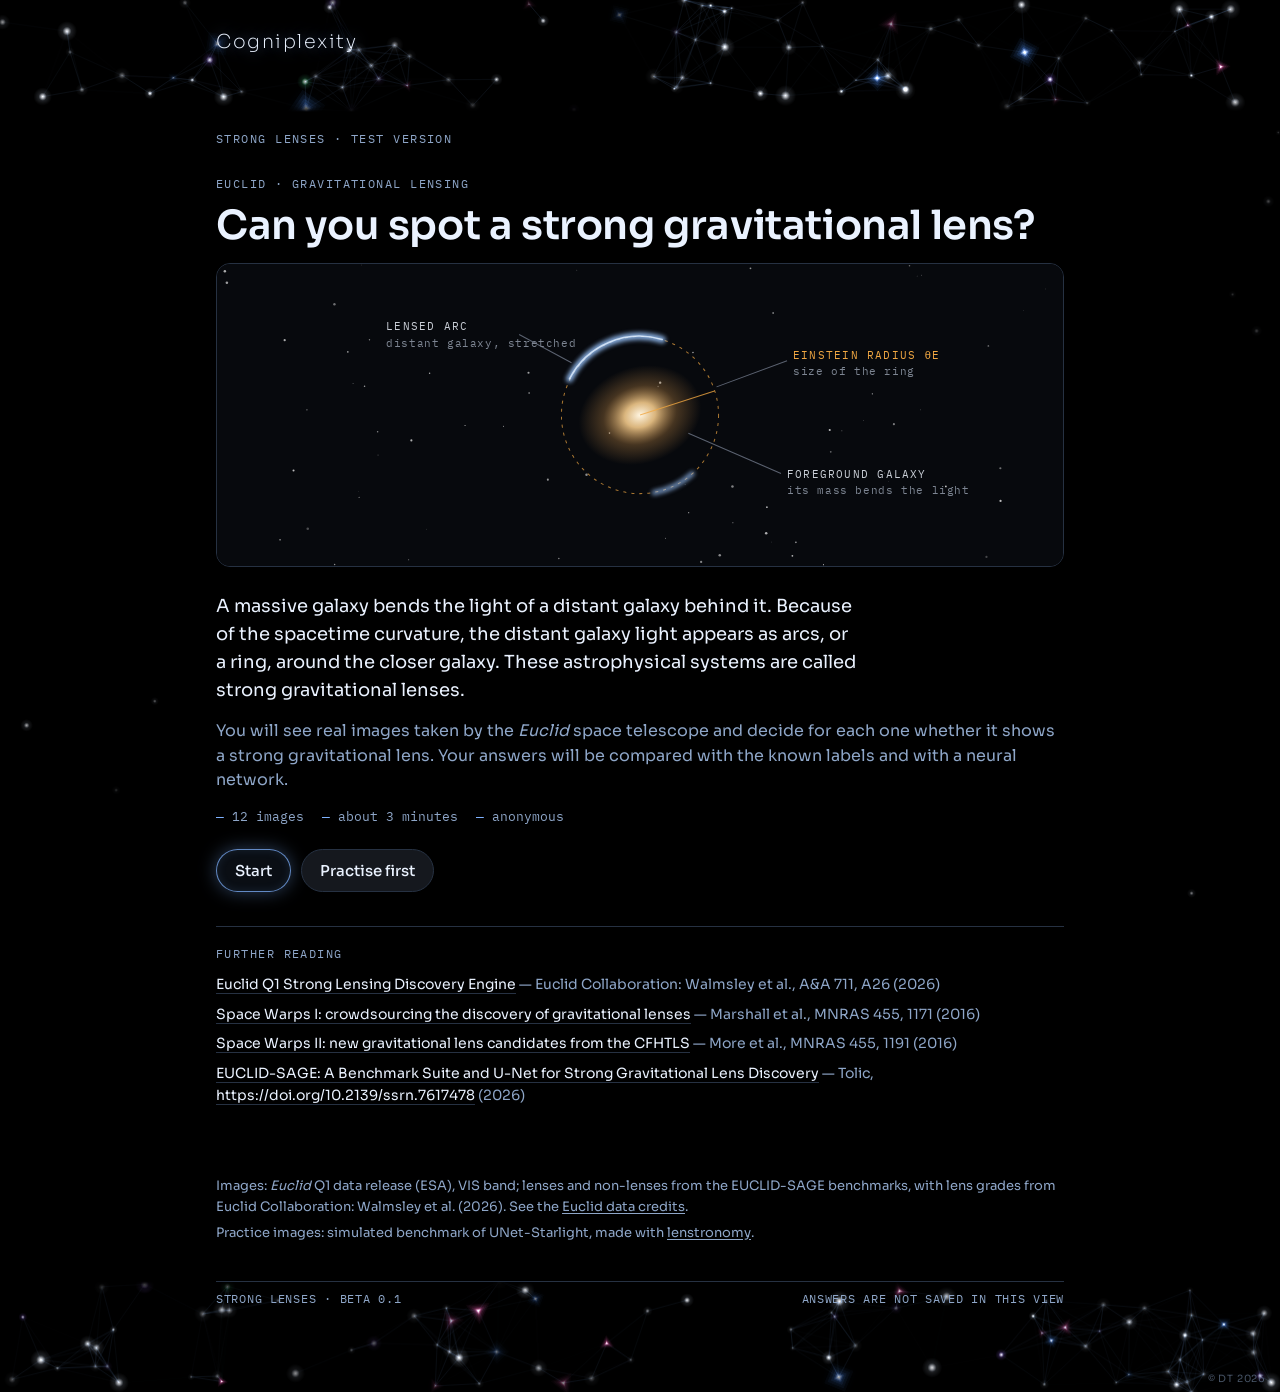
==== lens.html @ 0b540974 "Add lens.html" ====
<!DOCTYPE html>
<html lang="en">
<head>
<meta charset="utf-8">
<meta name="viewport" content="width=device-width, initial-scale=1">
<title>Strong Lens Study</title>
<link rel="preconnect" href="https://fonts.googleapis.com">
<link rel="preconnect" href="https://fonts.gstatic.com" crossorigin>
<link href="https://fonts.googleapis.com/css2?family=IBM+Plex+Mono:wght@400;500&family=Sora:wght@200;300;400;500;600;700&display=swap" rel="stylesheet">
<style>
:root {
  --bg: #f6f5f1;
  --surface: #ffffff;
  --surface-2: #efede7;
  --border: #dedad1;
  --text: #1b1d21;
  --muted: #646b76;
  --faint: #8d939c;
  --accent: #b5690a;
  --accent-soft: rgba(181, 105, 10, 0.10);
  --accent-text: #ffffff;
  --good: #2f7d4f;
  --bad: #b2453b;
  --sky: #07090d;
  color-scheme: light;
}
@media (prefers-color-scheme: dark) {
  :root:not([data-theme="light"]) {
    --bg: #0d0f13;
    --surface: #15181e;
    --surface-2: #1b1f26;
    --border: #272c35;
    --text: #e7e9ec;
    --muted: #949ba7;
    --faint: #6a717d;
    --accent: #f0a742;
    --accent-soft: rgba(240, 167, 66, 0.12);
    --accent-text: #15120c;
    --good: #5cbf85;
    --bad: #e2766b;
    color-scheme: dark;
  }
}
:root[data-theme="dark"] {
  --bg: #0d0f13;
  --surface: #15181e;
  --surface-2: #1b1f26;
  --border: #272c35;
  --text: #e7e9ec;
  --muted: #949ba7;
  --faint: #6a717d;
  --accent: #f0a742;
  --accent-soft: rgba(240, 167, 66, 0.12);
  --accent-text: #15120c;
  --good: #5cbf85;
  --bad: #e2766b;
  color-scheme: dark;
}

* { box-sizing: border-box; }
html, body { margin: 0; }
body {
  background: var(--bg);
  color: var(--text);
  font-family: "Sora", system-ui, sans-serif;
  font-size: 16px;
  line-height: 1.55;
  -webkit-font-smoothing: antialiased;
}
a { color: var(--accent); text-underline-offset: 2px; }
.mono { font-family: "IBM Plex Mono", ui-monospace, monospace; }
.eyebrow {
  font-family: "IBM Plex Mono", ui-monospace, monospace;
  font-size: 12px;
  letter-spacing: 0.12em;
  text-transform: uppercase;
  color: var(--muted);
}

/* header */
header {
  max-width: 880px;
  margin: 0 auto;
  padding: 18px 16px;
  display: flex;
  align-items: center;
  justify-content: space-between;
  gap: 12px;
}
.header-right { display: flex; align-items: center; gap: 10px; }
.logo { width: 40px; height: 40px; color: var(--accent); display: block; }
.icon-button {
  width: 34px; height: 34px;
  border: 1px solid var(--border);
  border-radius: 8px;
  background: var(--surface);
  color: var(--muted);
  display: grid; place-items: center;
  cursor: pointer;
}
.icon-button:hover { color: var(--text); }
.icon-button svg { width: 16px; height: 16px; }

main { max-width: 880px; margin: 0 auto; padding: 8px 16px 48px; }
.screen { animation: fade 0.25s ease; }
@keyframes fade { from { opacity: 0; transform: translateY(4px); } to { opacity: 1; transform: none; } }

h1 { font-size: clamp(28px, 5vw, 40px); line-height: 1.15; font-weight: 600; margin: 10px 0 14px; letter-spacing: -0.01em; }
h2 { font-size: 24px; line-height: 1.25; font-weight: 600; margin: 8px 0 12px; }
h3 { font-size: 15px; font-weight: 600; margin: 0 0 6px; }
p { margin: 0 0 14px; }
.lead { font-size: 18px; color: var(--text); max-width: 640px; }
.muted { color: var(--muted); }
.small { font-size: 14px; }

/* hero */
.hero {
  background: var(--sky);
  border: 1px solid var(--border);
  border-radius: 14px;
  overflow: hidden;
  margin: 6px 0 26px;
}
.hero svg { display: block; width: 100%; height: auto; }

.meta { display: flex; flex-wrap: wrap; gap: 8px 18px; margin: 4px 0 22px; }
.meta span { font-family: "IBM Plex Mono", monospace; font-size: 13px; color: var(--muted); }
.meta span::before { content: "— "; color: var(--accent); }

.actions { display: flex; flex-wrap: wrap; gap: 10px; margin: 18px 0 8px; }
.button {
  font: 500 15px "Sora", sans-serif;
  padding: 11px 18px;
  border-radius: 9px;
  border: 1px solid var(--border);
  background: var(--surface);
  color: var(--text);
  cursor: pointer;
  text-decoration: none;
  display: inline-flex; align-items: center; gap: 8px;
}
.button:hover { border-color: var(--faint); }
.button.primary { background: var(--accent); border-color: var(--accent); color: var(--accent-text); }
.button.primary:hover { filter: brightness(1.06); }
.button:disabled { opacity: 0.45; cursor: not-allowed; }
.button.ghost { background: transparent; }

.card {
  background: var(--surface);
  border: 1px solid var(--border);
  border-radius: 12px;
  padding: 18px;
}
.reading { margin-top: 34px; border-top: 1px solid var(--border); padding-top: 18px; }
.reading ul { list-style: none; padding: 0; margin: 10px 0 0; display: grid; gap: 8px; }
.reading li { font-size: 14px; color: var(--muted); }
.reading li a { color: var(--text); text-decoration: none; border-bottom: 1px solid var(--border); }
.reading li a:hover { border-color: var(--accent); }

/* consent */
.check { display: flex; gap: 12px; align-items: flex-start; padding: 14px; border: 1px solid var(--border); border-radius: 10px; background: var(--surface); cursor: pointer; margin: 16px 0; }
.check input { width: 18px; height: 18px; margin-top: 3px; accent-color: var(--accent); }
.points { margin: 0 0 6px; padding-left: 18px; color: var(--muted); }
.points li { margin-bottom: 6px; }

/* stamps */
.stamp {
  position: relative;
  background: #000;
  border-radius: 10px;
  overflow: hidden;
  aspect-ratio: 1 / 1;
  border: 1px solid var(--border);
}
.stamp img { position: absolute; inset: 0; width: 100%; height: 100%; image-rendering: pixelated; image-rendering: crisp-edges; }
.stamp .overlay { transition: opacity 0.25s ease; }
.stamp .scale-bar { position: absolute; left: 10px; bottom: 14px; height: 2px; width: 19.8%; background: rgba(255,255,255,0.75); }
.stamp .scale-label { position: absolute; left: calc(16px + 19.8%); bottom: 7px; font: 500 11px "IBM Plex Mono", monospace; color: rgba(255,255,255,0.75); }

.examples { display: grid; grid-template-columns: repeat(4, 1fr); gap: 14px; margin: 18px 0 8px; }
.example figcaption { font-size: 14px; margin-top: 8px; color: var(--muted); }
.example .tag { font: 500 11px "IBM Plex Mono", monospace; letter-spacing: 0.08em; text-transform: uppercase; }
.tag.lens { color: var(--accent); }
.tag.nonlens { color: var(--faint); }
.signs { display: grid; grid-template-columns: repeat(3, 1fr); gap: 12px; margin: 18px 0; }
.signs .card { padding: 14px; }
.signs p { font-size: 14px; color: var(--muted); margin: 0; }

/* classification */
.task-top { display: flex; justify-content: space-between; align-items: baseline; margin-bottom: 8px; }
.progress { height: 3px; background: var(--surface-2); border-radius: 3px; overflow: hidden; margin-bottom: 18px; }
.progress div { height: 100%; background: var(--accent); transition: width 0.3s ease; }
.task { display: grid; grid-template-columns: minmax(0, 440px) minmax(0, 1fr); gap: 26px; align-items: start; }
.task .stamp { max-width: 440px; width: 100%; }
.answers { display: grid; gap: 10px; }
.answer {
  font: 500 16px "Sora", sans-serif;
  padding: 14px 16px;
  border-radius: 10px;
  border: 1px solid var(--border);
  background: var(--surface);
  color: var(--text);
  cursor: pointer;
  display: flex; justify-content: space-between; align-items: center;
  text-align: left;
}
.answer:hover { border-color: var(--accent); }
.answer kbd { font: 500 12px "IBM Plex Mono", monospace; color: var(--faint); border: 1px solid var(--border); border-radius: 5px; padding: 1px 6px; }
.answer.chosen { border-color: var(--accent); background: var(--accent-soft); }
.answer:disabled { cursor: default; }
.answer:disabled:not(.chosen) { opacity: 0.5; }
.hint { font-size: 14px; color: var(--muted); margin-top: 14px; }

.feedback { margin-top: 14px; padding: 14px; border-radius: 10px; border: 1px solid var(--border); background: var(--surface); }
.feedback .verdict { font: 500 12px "IBM Plex Mono", monospace; letter-spacing: 0.1em; text-transform: uppercase; margin-bottom: 4px; }
.verdict.good { color: var(--good); }
.verdict.bad { color: var(--bad); }
.verdict.neutral { color: var(--muted); }
.feedback p { margin: 0 0 10px; font-size: 15px; }
.link-row { font-size: 14px; color: var(--muted); margin-top: 18px; }

/* questions */
.question { margin: 0 0 22px; }
.chips { display: flex; flex-wrap: wrap; gap: 8px; margin-top: 8px; }
.chip {
  font: 400 14px "Sora", sans-serif;
  padding: 8px 13px; border-radius: 999px;
  border: 1px solid var(--border); background: var(--surface); color: var(--text); cursor: pointer;
}
.chip[aria-pressed="true"] { border-color: var(--accent); background: var(--accent-soft); color: var(--text); }

/* results */
.summary { display: grid; grid-template-columns: repeat(3, 1fr); gap: 12px; margin: 18px 0 24px; }
.summary .card .value { font: 500 26px "IBM Plex Mono", monospace; }
.summary .card .label { font-size: 13px; color: var(--muted); }
.summary .card.pending .value { color: var(--faint); font-size: 15px; padding: 9px 0 6px; }
.score { margin: 18px 0 0; border-color: var(--accent); background: var(--accent-soft); }
.score .score-value { font: 500 48px "IBM Plex Mono", monospace; line-height: 1.1; margin: 6px 0 4px; color: var(--accent); }
.score .score-value span { font-size: 24px; color: var(--muted); }
.score .label { font-size: 14px; color: var(--muted); }
.grid { display: grid; grid-template-columns: repeat(6, 1fr); gap: 12px; }
.result figcaption { font: 400 12px "IBM Plex Mono", monospace; margin-top: 6px; line-height: 1.45; color: var(--muted); }
.result figcaption b { font-weight: 500; color: var(--text); }
.result .stamp.match { outline: 2px solid var(--good); outline-offset: -2px; }
.result .stamp.miss { outline: 2px solid var(--bad); outline-offset: -2px; }
.legend { display: flex; flex-wrap: wrap; gap: 14px; font-size: 13px; color: var(--muted); margin: 12px 0 0; }
.legend span::before { content: ""; display: inline-block; width: 10px; height: 10px; border-radius: 2px; margin-right: 6px; vertical-align: -1px; }
.legend .l-match::before { background: var(--good); }
.legend .l-miss::before { background: var(--bad); }
.legend .l-unsure::before { background: var(--border); }

.notice { font-size: 13px; color: var(--muted); border-left: 2px solid var(--accent); padding: 2px 0 2px 12px; margin: 22px 0 0; }

.credits { max-width: 880px; margin: 0 auto; padding: 22px 16px 32px; font-size: 13px; color: var(--muted); }
.credits p { margin: 0 0 6px; }
.credits a { color: var(--muted); }
/* Same footer as the other Cogniplexity studies: a line, then short mono text */
footer { display: flex; flex-wrap: wrap; justify-content: space-between; gap: 8px 16px; padding-top: 8px; border-top: 1px solid var(--border); font-size: 12px; letter-spacing: 0.06em; text-transform: uppercase; color: var(--muted); }

@media (max-width: 720px) {
  .task { grid-template-columns: 1fr; gap: 16px; }
  .task .stamp { max-width: none; }
  .examples { grid-template-columns: repeat(2, 1fr); }
  .signs { grid-template-columns: 1fr; }
  .grid { grid-template-columns: repeat(3, 1fr); }
  .summary { grid-template-columns: 1fr; }
}
</style>
<style>
html { background: #000; }
/* Cogniplexity network strips: one at the top with the site name, one closing the page at the bottom.
   The bottom strip extends into the bottom safe area itself, so the page needs no extra bottom padding. */
:root { padding-bottom: 0; }

.cx-strip { position: relative; box-sizing: border-box; background: #000; overflow: hidden; }
.cx-strip canvas { position: absolute; inset: 0; width: 100%; height: 100%; display: block; }
.cx-strip-inner { position: relative; z-index: 1; box-sizing: border-box; margin: 0 auto; display: flex; align-items: center; }

.cx-strip--top { height: calc(112px + env(safe-area-inset-top, 0px)); padding-top: env(safe-area-inset-top, 0px); }
.cx-strip--top .cx-strip-inner { height: 84px; }
.cx-strip--top canvas { -webkit-mask-image: linear-gradient(to bottom, #000 90%, transparent); mask-image: linear-gradient(to bottom, #000 90%, transparent); }

/* The bottom strip contains the footer: the network starts under the footer line and continues 84px below the text */
.cx-strip--bottom { padding-bottom: calc(84px + env(safe-area-inset-bottom, 0px)); }
.cx-strip--bottom .cx-strip-inner { display: block; }
.cx-strip--bottom canvas { -webkit-mask-image: linear-gradient(to top, #000 90%, transparent); mask-image: linear-gradient(to top, #000 90%, transparent); }

/* Sparse sparkles in the empty side margins on wide screens; drawn only outside the content column */
.cx-sparkles { position: fixed; inset: 0; width: 100%; height: 100%; display: block; pointer-events: none; }

.cx-mark { font-family: "Sora", "Helvetica Neue", Arial, sans-serif; font-weight: 200; font-size: 1.2rem; letter-spacing: 0.08em; color: #eaf2ff; text-decoration: none; text-shadow: 0 0 14px rgba(127, 178, 255, 0.5); }
.cx-mark:hover { text-shadow: 0 0 16px rgba(127, 178, 255, 0.9); }
.cx-mark:focus-visible { outline: 2px solid #eaf2ff; outline-offset: 4px; }

.cx-copyright { position: absolute; right: 14px; bottom: 6px; z-index: 1; font-family: "Sora", "Helvetica Neue", Arial, sans-serif; font-size: 0.62rem; letter-spacing: 0.08em; color: #8ea6c8; opacity: 0.5; pointer-events: none; }

::selection { background-color: #7c6cf2; color: #ffffff; }
::-moz-selection { background-color: #7c6cf2; color: #ffffff; }
:root { caret-color: #9a8cff; }
.btn, .button { border-radius: 999px; }
.btn-primary, .button.primary { background: rgba(127, 178, 255, 0.08); border: 1px solid rgba(127, 178, 255, 0.75); color: #eaf2ff; box-shadow: 0 0 18px rgba(127, 178, 255, 0.35), inset 0 0 10px rgba(127, 178, 255, 0.12); transition: border-color .25s, box-shadow .25s; }
.btn-primary:hover, .button.primary:hover { background: rgba(127, 178, 255, 0.12); border-color: #cfe0ff; box-shadow: 0 0 26px rgba(127, 178, 255, 0.6), inset 0 0 12px rgba(127, 178, 255, 0.18); filter: none; }
.btn-primary:focus-visible, .button.primary:focus-visible { outline: 2px solid #eaf2ff; outline-offset: 4px; }
.cx-strip-inner { max-width: 880px; padding: 0 16px; }
:root:root:root { --bg: #000; --surface: #15181e; --surface-2: #1b1f26; --border: #263142; --text: #eaf2ff; --muted: #8ea6c8; --faint: #5f7391; --accent: #7fb2ff; --accent-soft: rgba(127, 178, 255, 0.12); --accent-text: #0a1220; --good: #5cbf85; --bad: #e2766b; color-scheme: dark; }
#theme { display: none; }
</style>
</head>
<body>
<canvas class="cx-sparkles" aria-hidden="true"></canvas>
<div class="cx-strip cx-strip--top">
  <canvas aria-hidden="true"></canvas>
  <div class="cx-strip-inner"><a class="cx-mark" href="./">Cogniplexity</a></div>
</div>
<script>
// Network strips at the top and bottom of the page, matching the entry page network.
(() => {
  const SPRITE_SIZE = 64;
  const LINK_DISTANCE = 75;
  const SHAPE_SHARE = 0.15;
  const PURPLE_SHARE = 0.1;
  const PALETTE = {
    silver: ['228,232,240', '170,182,200'],
    blue:   ['205,225,255', '90,150,255'],
    pink:   ['255,215,235', '255,110,190'],
    purple: ['228,215,255', '160,110,255'],
    green:  ['215,255,230', '80,255,160']
  };
  const reducedMotion = matchMedia('(prefers-reduced-motion: reduce)').matches;
  const randomItem = (list) => list[Math.floor(Math.random() * list.length)];

  function newSpriteCanvas() {
    const sprite = document.createElement('canvas');
    sprite.width = sprite.height = SPRITE_SIZE;
    return sprite;
  }

  function roundSprite(innerColor, outerColor) {
    const sprite = newSpriteCanvas();
    const g = sprite.getContext('2d');
    const center = SPRITE_SIZE / 2;
    const gradient = g.createRadialGradient(center, center, 0, center, center, center);
    gradient.addColorStop(0, 'rgba(255,255,255,1)');
    gradient.addColorStop(0.18, `rgba(${innerColor},0.75)`);
    gradient.addColorStop(0.45, `rgba(${outerColor},0.18)`);
    gradient.addColorStop(1, `rgba(${outerColor},0)`);
    g.fillStyle = gradient;
    g.fillRect(0, 0, SPRITE_SIZE, SPRITE_SIZE);
    return sprite;
  }

  function shapeSprite(shape, innerColor, outerColor) {
    const sprite = newSpriteCanvas();
    const g = sprite.getContext('2d');
    const center = SPRITE_SIZE / 2;
    const tracePath = (halfSize) => {
      g.beginPath();
      if (shape === 'square') {
        g.rect(center - halfSize, center - halfSize, halfSize * 2, halfSize * 2);
      } else {
        for (let corner = 0; corner < 3; corner++) {
          const angle = -Math.PI / 2 + corner * (Math.PI * 2 / 3);
          const x = center + Math.cos(angle) * halfSize * 1.2;
          const y = center + Math.sin(angle) * halfSize * 1.2;
          if (corner === 0) g.moveTo(x, y); else g.lineTo(x, y);
        }
        g.closePath();
      }
    };
    const layers = [
      [22, 0.05, outerColor], [17, 0.07, outerColor], [12, 0.11, outerColor], [8, 0.2, outerColor],
      [5.5, 0.45, innerColor], [3.5, 0.85, innerColor], [2.5, 1, '255,255,255']
    ];
    g.shadowColor = `rgba(${outerColor},0.6)`;
    for (const [halfSize, opacity, color] of layers) {
      g.shadowBlur = halfSize * 0.7;
      g.fillStyle = `rgba(${color},${opacity})`;
      tracePath(halfSize);
      g.fill();
    }
    return sprite;
  }

  const roundSprites = {};
  for (const name in PALETTE) roundSprites[name] = roundSprite(...PALETTE[name]);
  const shapeSprites = {
    triangle: shapeSprite('triangle', ...PALETTE.pink),
    square: shapeSprite('square', ...PALETTE.blue)
  };

  function pickShape() {
    const roll = Math.random();
    if (roll < SHAPE_SHARE / 2) return 'triangle';
    if (roll < SHAPE_SHARE) return 'square';
    return 'round';
  }

  function animateStrip(strip) {
    const canvas = strip.querySelector('canvas');
    const ctx = canvas.getContext('2d');
    let width = 0, height = 0, nodes = [], visible = true;

    function createNodes() {
      const pixelRatio = Math.min(devicePixelRatio || 1, 2);
      width = strip.clientWidth;
      height = strip.clientHeight;
      canvas.width = width * pixelRatio;
      canvas.height = height * pixelRatio;
      ctx.setTransform(pixelRatio, 0, 0, pixelRatio, 0, 0);
      const count = Math.min(130, Math.max(18, Math.floor((width / 20) * (height / 84))));
      nodes = Array.from({ length: count }, () => ({
        x: Math.random() * width,
        y: Math.random() * height,
        velocityX: (Math.random() - 0.5) * 0.05,
        velocityY: (Math.random() - 0.5) * 0.03,
        radius: 0.6 + Math.random() * 1.1,
        twinklePhase: Math.random() * Math.PI * 2,
        twinkleSpeed: 0.4 + Math.random() * 1.2,
        shape: pickShape(),
        color: Math.random() < PURPLE_SHARE ? 'purple' : 'silver',
        rotation: Math.random() * Math.PI * 2
      }));
      const roundNodes = nodes.filter((node) => node.shape === 'round');
      if (roundNodes.length) randomItem(roundNodes).color = 'green';
    }

    let lastFrame = performance.now();
    function drawFrame(now) {
      const deltaMs = Math.min(50, now - lastFrame);
      lastFrame = now;
      const seconds = now / 1000;
      ctx.globalCompositeOperation = 'source-over';
      ctx.clearRect(0, 0, width, height);
      ctx.globalCompositeOperation = 'lighter';
      ctx.lineWidth = 0.5;

      // Drift sideways with wrap-around, bounce off the top and bottom
      if (!reducedMotion) {
        for (const node of nodes) {
          node.x += node.velocityX * deltaMs;
          node.y += node.velocityY * deltaMs;
          if (node.x < -10) node.x = width + 10; else if (node.x > width + 10) node.x = -10;
          if (node.y < 0 || node.y > height) node.velocityY *= -1;
        }
      }

      for (let i = 0; i < nodes.length; i++) {
        for (let j = i + 1; j < nodes.length; j++) {
          const a = nodes[i], b = nodes[j];
          const distance = Math.hypot(a.x - b.x, a.y - b.y);
          if (distance < LINK_DISTANCE) {
            ctx.strokeStyle = `rgba(127,178,255,${((1 - distance / LINK_DISTANCE) * 0.3).toFixed(3)})`;
            ctx.beginPath();
            ctx.moveTo(a.x, a.y);
            ctx.lineTo(b.x, b.y);
            ctx.stroke();
          }
        }
      }

      for (const node of nodes) {
        const twinkle = reducedMotion ? 0.6 : 0.3 + 0.7 * Math.pow((Math.sin(seconds * node.twinkleSpeed + node.twinklePhase) + 1) / 2, 2.2);
        const glowRadius = node.radius * (4 + 3 * twinkle);
        ctx.globalAlpha = twinkle;
        if (node.shape === 'round') {
          ctx.drawImage(roundSprites[node.color], node.x - glowRadius, node.y - glowRadius, glowRadius * 2, glowRadius * 2);
        } else {
          const shapeRadius = glowRadius * 1.8;   // shapes are drawn larger so they stay recognisable
          ctx.save();
          ctx.translate(node.x, node.y);
          ctx.rotate(node.rotation);
          ctx.drawImage(shapeSprites[node.shape], -shapeRadius, -shapeRadius, shapeRadius * 2, shapeRadius * 2);
          ctx.restore();
        }
      }
      ctx.globalAlpha = 1;
      if (!reducedMotion && visible) requestAnimationFrame(drawFrame);
    }

    // Pause the animation while the strip is off screen
    if ('IntersectionObserver' in window) {
      new IntersectionObserver(([entry]) => {
        const wasVisible = visible;
        visible = entry.isIntersecting;
        if (visible && !wasVisible && !reducedMotion) { lastFrame = performance.now(); requestAnimationFrame(drawFrame); }
      }).observe(strip);
    }
    addEventListener('resize', () => { createNodes(); if (reducedMotion || !visible) drawFrame(performance.now()); });
    createNodes();
    requestAnimationFrame(drawFrame);
  }

  // Sparse sparkles in the empty side margins on wide screens, between the top and bottom strips
  const SPARKLE_AREA = 30000;   // one sparkle per this many square pixels of empty margin
  const SPARKLE_GAP = 40;       // space kept clear next to the content column

  function sparkleMargins(canvas) {
    const ctx = canvas.getContext('2d');
    const column = document.querySelector('main');
    let width = 0, height = 0, sparkles = [], running = false;

    function placeSparkles() {
      const pixelRatio = Math.min(devicePixelRatio || 1, 2);
      width = canvas.clientWidth;
      height = canvas.clientHeight;
      canvas.width = width * pixelRatio;
      canvas.height = height * pixelRatio;
      ctx.setTransform(pixelRatio, 0, 0, pixelRatio, 0, 0);
      const bounds = column.getBoundingClientRect();
      const sides = [[0, bounds.left - SPARKLE_GAP], [bounds.right + SPARKLE_GAP, width]];
      sparkles = [];
      for (const [from, to] of sides) {
        const margin = to - from;
        if (margin < 80) continue;   // no room on narrow screens
        const count = Math.round(margin * height / SPARKLE_AREA);
        for (let i = 0; i < count; i++) sparkles.push({
          x: from + Math.random() * margin,
          y: Math.random() * height,
          radius: 0.6 + Math.random() * 0.9,
          twinklePhase: Math.random() * Math.PI * 2,
          twinkleSpeed: 0.3 + Math.random() * 0.8,
          color: Math.random() < PURPLE_SHARE ? 'purple' : 'silver'
        });
      }
    }

    function drawSparkles(now) {
      const seconds = now / 1000;
      ctx.globalCompositeOperation = 'source-over';
      ctx.clearRect(0, 0, width, height);
      ctx.globalCompositeOperation = 'lighter';
      for (const sparkle of sparkles) {
        const twinkle = reducedMotion ? 0.5 : 0.15 + 0.6 * Math.pow((Math.sin(seconds * sparkle.twinkleSpeed + sparkle.twinklePhase) + 1) / 2, 2.2);
        const glowRadius = sparkle.radius * (4 + 3 * twinkle);
        ctx.globalAlpha = twinkle;
        ctx.drawImage(roundSprites[sparkle.color], sparkle.x - glowRadius, sparkle.y - glowRadius, glowRadius * 2, glowRadius * 2);
      }
      ctx.globalAlpha = 1;
      running = !reducedMotion && sparkles.length > 0;
      if (running) requestAnimationFrame(drawSparkles);
    }

    function refresh() {
      placeSparkles();
      if (!running) drawSparkles(performance.now());
    }
    addEventListener('resize', refresh);
    refresh();
  }

  const start = () => {
    document.querySelectorAll('.cx-strip').forEach(animateStrip);
    const sparkleCanvas = document.querySelector('.cx-sparkles');
    if (sparkleCanvas) sparkleMargins(sparkleCanvas);
  };
  if (document.readyState === 'loading') document.addEventListener('DOMContentLoaded', start); else start();
})();
</script>
<header>
  <div class="eyebrow">Strong lenses · test version</div>
  <div class="header-right">
    <button class="icon-button" id="theme" type="button" aria-label="Switch between dark and light theme" title="Dark / light">
      <svg viewBox="0 0 16 16" fill="none" stroke="currentColor" stroke-width="1.4"><circle cx="8" cy="8" r="6"/><path d="M8 2a6 6 0 0 0 0 12z" fill="currentColor"/></svg>
    </button>
  </div>
</header>

<main id="app"></main>

<section class="credits">
  <p>Images: <i>Euclid</i> Q1 data release (ESA), VIS band; lenses and non-lenses from the EUCLID-SAGE benchmarks, with lens grades from Euclid Collaboration: Walmsley et al. (2026). See the <a href="https://www.cosmos.esa.int/web/euclid/data-credits-acknowledgements" target="_blank" rel="noopener">Euclid data credits</a>.</p>
  <p>Practice images: simulated benchmark of UNet-Starlight, made with <a href="https://github.com/lenstronomy/lenstronomy" target="_blank" rel="noopener">lenstronomy</a>.</p>
</section>
<div class="cx-strip cx-strip--bottom">
  <canvas aria-hidden="true"></canvas>
  <div class="cx-strip-inner">
    <footer class="mono"><span>Strong lenses &middot; Beta 0.1</span><span>Answers are not saved in this view</span></footer>
  </div>
  <span class="cx-copyright">&copy; DT 2026</span>
</div>

<script>
const ASSETS = {"examples": [{"src": "[data-uri]", "label": "lens", "caption": "A lens: a ring around the galaxy"}, {"src": "[data-uri]", "label": "lens", "caption": "A lens: one long arc"}, {"src": "[data-uri]", "label": "nonlens", "caption": "Not a lens: spiral arms"}, {"src": "[data-uri]", "label": "nonlens", "caption": "Not a lens: a smooth galaxy"}], "task": [{"src": "[data-uri]", "label": "lens"}, {"src": "[data-uri]", "label": "lens"}, {"src": "[data-uri]", "label": "lens"}, {"src": "[data-uri]", "label": "lens"}, {"src": "[data-uri]", "label": "lens"}, {"src": "[data-uri]", "label": "lens"}, {"src": "[data-uri]", "label": "nonlens"}, {"src": "[data-uri]", "label": "nonlens"}, {"src": "[data-uri]", "label": "nonlens"}, {"src": "[data-uri]", "label": "nonlens"}, {"src": "[data-uri]", "label": "nonlens"}, {"src": "[data-uri]", "label": "nonlens"}], "practice": [{"src": "[data-uri]", "label": "lens", "mask": "[data-uri]", "radius": 1.78}, {"src": "[data-uri]", "label": "nonlens"}, {"src": "[data-uri]", "label": "lens", "mask": "[data-uri]", "radius": 1.7}, {"src": "[data-uri]", "label": "lens", "mask": "[data-uri]", "radius": 1.35}, {"src": "[data-uri]", "label": "nonlens"}, {"src": "[data-uri]", "label": "lens", "mask": "[data-uri]", "radius": 1.47}]};
const LENSPLAYGROUND = "https://github.com/singularity4/LensPlayground";
const TASK_ORDER = [0, 6, 7, 1, 8, 2, 3, 9, 10, 4, 11, 5];   // lenses and non-lenses mixed
const ANSWER_LABELS = { lens: "Lens", nonlens: "Not a lens", unsure: "Unsure" };

const state = {
  screen: "intro",
  consent: false,
  practiseFirst: false,
  practiceIndex: 0,
  practiceAnswer: null,
  showOutline: true,
  taskIndex: 0,
  answers: [],
  questions: { age: null, experience: null, before: null },
};

const app = document.getElementById("app");

/* ---------- theme ---------- */
const root = document.documentElement;
function currentTheme() {
  const set = root.getAttribute("data-theme");
  if (set) return set;
  return window.matchMedia("(prefers-color-scheme: dark)").matches ? "dark" : "light";
}
document.getElementById("theme").addEventListener("click", () => {
  root.setAttribute("data-theme", currentTheme() === "dark" ? "light" : "dark");
});

/* ---------- building blocks ---------- */
function stampHTML(item, options = {}) {
  const scale = options.scale ? `<div class="scale-bar"></div><div class="scale-label">2″</div>` : "";   // 20 of 101 pixels at 0.1″
  const overlay = item.mask && options.outline !== undefined
    ? `<img class="overlay" src="${item.mask}" alt="" style="opacity:${options.outline ? 1 : 0}">` : "";
  const extra = options.className ? " " + options.className : "";
  return `<div class="stamp${extra}"><img src="${item.src}" alt="${options.alt || "Euclid VIS image"}">${overlay}${scale}</div>`;
}

function heroSVG() {
  // illustration: a foreground galaxy, the Einstein radius and the lensed arcs of a background galaxy
  let stars = "";
  const rng = mulberry32(7);
  for (let i = 0; i < 70; i++) {
    const x = rng() * 840, y = rng() * 300, r = rng() * 1.1 + 0.2;
    stars += `<circle cx="${x.toFixed(1)}" cy="${y.toFixed(1)}" r="${r.toFixed(2)}" fill="#fff" opacity="${(0.25 + rng() * 0.5).toFixed(2)}"/>`;
  }
  return `
  <svg viewBox="0 0 840 300" role="img" aria-label="Illustration of a strong gravitational lens">
    <defs>
      <radialGradient id="galaxy" cx="50%" cy="50%" r="50%">
        <stop offset="0" stop-color="#fff6e3"/><stop offset="0.25" stop-color="#f2c98a" stop-opacity="0.9"/>
        <stop offset="0.6" stop-color="#b98445" stop-opacity="0.35"/><stop offset="1" stop-color="#b98445" stop-opacity="0"/>
      </radialGradient>
      <filter id="soft"><feGaussianBlur stdDeviation="2.2"/></filter>
    </defs>
    <rect width="840" height="300" fill="#07090d"/>
    ${stars}
    <g transform="translate(420 150)">
      <circle r="78" fill="none" stroke="#f0a742" stroke-width="1" stroke-dasharray="3 5" opacity="0.7"/>
      <ellipse rx="62" ry="48" fill="url(#galaxy)" transform="rotate(-18)"/>
      <g filter="url(#soft)" fill="none" stroke="#9cc7ff" stroke-linecap="round">
        <path d="M -70 -36 A 78 78 0 0 1 22 -75" stroke-width="7" opacity="0.85"/>
        <path d="M 52 58 A 78 78 0 0 1 14 77" stroke-width="5" opacity="0.7"/>
      </g>
      <path d="M -70 -36 A 78 78 0 0 1 22 -75" fill="none" stroke="#e3f0ff" stroke-width="1.6" stroke-linecap="round" opacity="0.8"/>
      <line x1="0" y1="0" x2="74" y2="-24" stroke="#f0a742" stroke-width="1" opacity="0.8"/>
    </g>
    <g font-family="IBM Plex Mono, monospace" font-size="11" letter-spacing="1.2" fill="#c9ced6">
      <line x1="300" y1="70" x2="352" y2="98" stroke="#5b6270"/><text x="168" y="66">LENSED ARC</text>
      <text x="168" y="82" fill="#7d8592" letter-spacing="0.6">distant galaxy, stretched</text>
      <line x1="468" y1="168" x2="560" y2="208" stroke="#5b6270"/><text x="566" y="212">FOREGROUND GALAXY</text>
      <text x="566" y="228" fill="#7d8592" letter-spacing="0.6">its mass bends the light</text>
      <line x1="496" y1="122" x2="566" y2="96" stroke="#5b6270"/><text x="572" y="94" fill="#f0a742">EINSTEIN RADIUS θE</text>
      <text x="572" y="110" fill="#7d8592" letter-spacing="0.6">size of the ring</text>
    </g>
  </svg>`;
}

function mulberry32(seed) {
  return function () {
    seed |= 0; seed = seed + 0x6D2B79F5 | 0;
    let t = Math.imul(seed ^ seed >>> 15, 1 | seed);
    t = t + Math.imul(t ^ t >>> 7, 61 | t) ^ t;
    return ((t ^ t >>> 14) >>> 0) / 4294967296;
  };
}

/* ---------- screens ---------- */
const screens = {
  intro() {
    return `
    <section class="screen">
      <div class="eyebrow">Euclid · gravitational lensing</div>
      <h1>Can you spot a strong gravitational lens?</h1>
      <div class="hero">${heroSVG()}</div>
      <p class="lead">A massive galaxy bends the light of a distant galaxy behind it. Because of the spacetime curvature, the distant galaxy light appears as arcs, or a ring, around the closer galaxy. These astrophysical systems are called strong gravitational lenses.</p>
      <p class="muted">You will see real images taken by the <i>Euclid</i> space telescope and decide for each one whether it shows a strong gravitational lens. Your answers will be compared with the known labels and with a neural network.</p>
      <div class="meta"><span>12 images</span><span>about 3 minutes</span><span>anonymous</span></div>
      <div class="actions">
        <button class="button primary" data-action="start">Start</button>
        <button class="button" data-action="practise-first">Practise first</button>
      </div>
      <div class="reading">
        <div class="eyebrow">Further reading</div>
        <ul>
          <li><a href="https://doi.org/10.1051/0004-6361/202555141" target="_blank" rel="noopener">Euclid Q1 Strong Lensing Discovery Engine</a> — Euclid Collaboration: Walmsley et al., A&amp;A 711, A26 (2026)</li>
          <li><a href="https://doi.org/10.1093/mnras/stv2009" target="_blank" rel="noopener">Space Warps I: crowdsourcing the discovery of gravitational lenses</a> — Marshall et al., MNRAS 455, 1171 (2016)</li>
          <li><a href="https://doi.org/10.1093/mnras/stv1965" target="_blank" rel="noopener">Space Warps II: new gravitational lens candidates from the CFHTLS</a> — More et al., MNRAS 455, 1191 (2016)</li>
          <li><a href="https://doi.org/10.2139/ssrn.7617478" target="_blank" rel="noopener">EUCLID-SAGE: A Benchmark Suite and U-Net for Strong Gravitational Lens Discovery</a> — Tolic, <a href="https://doi.org/10.2139/ssrn.7617478" target="_blank" rel="noopener">https://doi.org/10.2139/ssrn.7617478</a> (2026)</li>
        </ul>
      </div>
    </section>`;
  },

  consent() {
    return `
    <section class="screen">
      <div class="eyebrow">Before you start</div>
      <h2>Taking part</h2>
      <ul class="points">
        <li>Taking part is voluntary; you can stop at any time by closing the page.</li>
        <li>No name, e-mail address or user account is needed.</li>
        <li>In the full version, your answers and the optional questions are stored anonymously and used for scientific research on strong lens discovery.</li>
        <li>This test version doesn’t store data.</li>
      </ul>
      <label class="check">
        <input type="checkbox" id="consent-box" ${state.consent ? "checked" : ""}>
        <span>I am 18 or older and agree to take part.</span>
      </label>
      <div class="actions">
        <button class="button primary" data-action="consent-continue" ${state.consent ? "" : "disabled"}>Continue</button>
        <button class="button ghost" data-action="go-intro">Back</button>
      </div>
    </section>`;
  },

  recognise() {
    const examples = ASSETS.examples.map(item => `
      <figure class="example" style="margin:0">
        ${stampHTML(item, { alt: item.caption })}
        <figcaption><div class="tag ${item.label}">${item.label === "lens" ? "Lens" : "Not a lens"}</div>${item.caption.split(": ")[1]}</figcaption>
      </figure>`).join("");
    const next = state.practiseFirst
      ? `<button class="button primary" data-action="go-practice">Start practice</button>`
      : `<button class="button primary" data-action="go-task">Start classifying</button>
         <button class="button" data-action="go-practice">Practise first</button>`;
    return `
    <section class="screen">
      <div class="eyebrow">How to recognise a lens</div>
      <h2>What to look for</h2>
      <p class="muted">Each image is 10 arcseconds across and centred on a galaxy. These are real <i>Euclid</i> VIS images, shown in black and white.</p>
      <div class="examples">${examples}</div>
      <div class="signs">
        <div class="card"><h3>Arcs that curve around the centre</h3><p>Lensed arcs follow a circle around the central galaxy.</p></div>
        <div class="card"><h3>Rings or several images</h3><p>A full or partial ring, or two to four spots at about the same distance from the centre.</p></div>
        <div class="card"><h3>Not a lens</h3><p>Spiral arms, merging galaxies, or smooth galaxies without arcs.</p></div>
      </div>
      <div class="actions">${next}</div>
    </section>`;
  },

  practice() {
    const item = ASSETS.practice[state.practiceIndex];
    const total = ASSETS.practice.length;
    const answered = state.practiceAnswer !== null;
    let feedback = "";
    if (answered) {
      const right = state.practiceAnswer === item.label;
      const verdict = state.practiceAnswer === "unsure" ? ["neutral", "Unsure"] : right ? ["good", "Correct"] : ["bad", "Not quite"];
      const text = item.label === "lens"
        ? `This is a simulated lens. The outline marks the lensed arcs; the Einstein radius is ${item.radius.toFixed(2)}″.`
        : "This is a simulated galaxy without a lens: there are no arcs around it.";
      const toggle = item.mask ? `<button class="button ghost" data-action="toggle-outline">${state.showOutline ? "Hide" : "Show"} outline</button>` : "";
      const last = state.practiceIndex === total - 1;
      feedback = `
        <div class="feedback">
          <div class="verdict ${verdict[0]}">${verdict[1]}</div>
          <p>${text}</p>
          <div class="actions" style="margin:6px 0 0">
            <button class="button primary" data-action="practice-next">${last ? "Finish practice" : "Next image"}</button>${toggle}
          </div>
        </div>`;
    }
    return `
    <section class="screen">
      <div class="task-top"><span class="eyebrow">Practice · ${pad(state.practiceIndex + 1)} / ${pad(total)}</span><span class="eyebrow">simulated</span></div>
      <div class="progress"><div style="width:${100 * (state.practiceIndex + (answered ? 1 : 0)) / total}%"></div></div>
      <div class="task">
        ${stampHTML(item, { outline: answered && state.showOutline, scale: true, alt: "Simulated image" })}
        <div>
          <h2 style="margin-top:0">Is this a lens?</h2>
          ${answerButtons(answered ? state.practiceAnswer : null, answered)}
          ${feedback || `<p class="hint">Practice images are simulated, so the answer is known exactly. After you answer, the arcs are outlined.</p>`}
          <p class="link-row">To explore how the arcs form, try <a href="${LENSPLAYGROUND}" target="_blank" rel="noopener">LensPlayground</a>.</p>
        </div>
      </div>
    </section>`;
  },

  task() {
    const item = ASSETS.task[TASK_ORDER[state.taskIndex]];
    const total = TASK_ORDER.length;
    return `
    <section class="screen">
      <div class="task-top"><span class="eyebrow">Image ${pad(state.taskIndex + 1)} / ${pad(total)}</span><span class="eyebrow">Euclid VIS</span></div>
      <div class="progress"><div style="width:${100 * state.taskIndex / total}%"></div></div>
      <div class="task">
        ${stampHTML(item, { scale: true })}
        <div>
          <h2 style="margin-top:0">Is this a lens?</h2>
          ${answerButtons(null, false)}
          <p class="hint">Look for arcs or a ring around the central galaxy. If you cannot decide, choose Unsure.</p>
          ${state.taskIndex > 0 ? `<div class="actions"><button class="button ghost" data-action="task-back">Previous image</button></div>` : ""}
        </div>
      </div>
    </section>`;
  },

  questions() {
    const group = (key, title, options) => `
      <div class="question">
        <h3>${title}</h3>
        <div class="chips">${options.map(o => `<button class="chip" data-action="chip" data-key="${key}" data-value="${o}" aria-pressed="${state.questions[key] === o}">${o}</button>`).join("")}</div>
      </div>`;
    return `
    <section class="screen">
      <div class="eyebrow">Optional questions</div>
      <h2>A little about you</h2>
      <p class="muted">These help to compare how people with different experience classify lenses. All are optional.</p>
      ${group("age", "Age", ["18–24", "25–34", "35–49", "50–64", "65 or older", "Prefer not to say"])}
      ${group("experience", "Experience with astronomy", ["None", "Amateur", "Student", "Professional"])}
      ${group("before", "Have you classified lenses before?", ["Yes", "No"])}
      <div class="actions">
        <button class="button primary" data-action="go-results">See results</button>
        <button class="button ghost" data-action="go-results">Skip</button>
      </div>
    </section>`;
  },

  results() {
    const items = TASK_ORDER.map((index, position) => ({ item: ASSETS.task[index], answer: state.answers[position] }));
    const lenses = items.filter(x => x.item.label === "lens");
    const nonlenses = items.filter(x => x.item.label === "nonlens");
    const found = lenses.filter(x => x.answer === "lens").length;
    const flagged = nonlenses.filter(x => x.answer === "lens").length;
    const correct = items.filter(x => x.answer === x.item.label).length;
    const unsure = items.filter(x => x.answer === "unsure").length;
    const grid = items.map(({ item, answer }) => {
      const cls = answer === "unsure" ? "" : answer === item.label ? "match" : "miss";
      return `
        <figure class="result" style="margin:0">
          ${stampHTML(item, { className: cls })}
          <figcaption>You: <b>${ANSWER_LABELS[answer]}</b><br>Label: <b>${ANSWER_LABELS[item.label]}</b><br>Network: <span>—</span></figcaption>
        </figure>`;
    }).join("");
    return `
    <section class="screen">
      <div class="eyebrow">Results</div>
      <h2>Your answers and the known labels</h2>
      <p class="muted">The six lenses were confirmed by experts; the six other images contain no lens.</p>
      <div class="card score">
        <div class="eyebrow">Your score</div>
        <div class="score-value">${correct}<span> / ${items.length}</span></div>
        <div class="label">images where your answer matches the label${unsure ? ` · ${unsure} answered Unsure, counted as not matching` : ""}</div>
      </div>
      <div class="summary">
        <div class="card"><div class="value">${found} / ${lenses.length}</div><div class="label">lenses you marked as lenses</div></div>
        <div class="card"><div class="value">${flagged} / ${nonlenses.length}</div><div class="label">non-lenses you marked as lenses</div></div>
        <div class="card pending"><div class="value">in the full version</div><div class="label">lens probability of UNet-Starlight for each image</div></div>
      </div>
      <div class="grid">${grid}</div>
      <div class="legend"><span class="l-match">same as the label</span><span class="l-miss">different from the label</span><span class="l-unsure">unsure</span></div>
      <p class="notice">Test version: the network column is left empty and the answers are not saved.</p>
      <div class="actions">
        <button class="button primary" data-action="restart">Start again</button>
        <a class="button" href="${LENSPLAYGROUND}" target="_blank" rel="noopener">LensPlayground</a>
      </div>
    </section>`;
  },
};

function pad(n) { return String(n).padStart(2, "0"); }

function answerButtons(chosen, locked) {
  return `<div class="answers">${["lens", "nonlens", "unsure"].map((value, i) => `
    <button class="answer${chosen === value ? " chosen" : ""}" data-action="answer" data-value="${value}" ${locked ? "disabled" : ""}>
      <span>${ANSWER_LABELS[value]}</span><kbd>${i + 1}</kbd>
    </button>`).join("")}</div>`;
}

/* ---------- navigation ---------- */
function show(screen) {
  state.screen = screen;
  app.innerHTML = screens[screen]();
  if (document.activeElement) document.activeElement.blur();
  window.scrollTo({ top: 0 });
}

function answer(value) {
  if (state.screen === "practice") {
    if (state.practiceAnswer !== null) return;
    state.practiceAnswer = value;
    state.showOutline = true;
    show("practice");
  } else if (state.screen === "task") {
    state.answers[state.taskIndex] = value;
    state.taskIndex += 1;
    show(state.taskIndex < TASK_ORDER.length ? "task" : "questions");
  }
}

app.addEventListener("click", event => {
  const target = event.target.closest("[data-action]");
  if (!target) return;
  const action = target.dataset.action;
  switch (action) {
    case "start": state.practiseFirst = false; show("consent"); break;
    case "practise-first": state.practiseFirst = true; show("recognise"); break;
    case "go-intro": show("intro"); break;
    case "consent-continue": show(state.practiseFirst ? "task" : "recognise"); break;
    case "go-practice": state.practiceIndex = 0; state.practiceAnswer = null; show("practice"); break;
    case "go-task": state.consent ? show("task") : show("consent"); break;
    case "answer": answer(target.dataset.value); break;
    case "toggle-outline":
      state.showOutline = !state.showOutline;
      app.querySelector(".stamp .overlay").style.opacity = state.showOutline ? 1 : 0;
      target.textContent = (state.showOutline ? "Hide" : "Show") + " outline";
      break;
    case "practice-next":
      if (state.practiceIndex < ASSETS.practice.length - 1) {
        state.practiceIndex += 1; state.practiceAnswer = null; show("practice");
      } else {
        state.consent ? show("task") : show("consent");
      }
      break;
    case "task-back": state.taskIndex = Math.max(0, state.taskIndex - 1); show("task"); break;
    case "chip": {
      const key = target.dataset.key, value = target.dataset.value;
      state.questions[key] = state.questions[key] === value ? null : value;
      target.parentElement.querySelectorAll(".chip").forEach(chip =>
        chip.setAttribute("aria-pressed", String(state.questions[key] === chip.dataset.value)));
      break;
    }
    case "go-results": show("results"); break;
    case "restart":
      Object.assign(state, { consent: false, practiseFirst: false, practiceIndex: 0, practiceAnswer: null,
                             taskIndex: 0, answers: [], questions: { age: null, experience: null, before: null } });
      show("intro");
      break;
  }
});

app.addEventListener("change", event => {
  if (event.target.id === "consent-box") {
    state.consent = event.target.checked;
    app.querySelector('[data-action="consent-continue"]').disabled = !state.consent;
  }
});

document.addEventListener("keydown", event => {
  if (!["practice", "task"].includes(state.screen) || event.metaKey || event.ctrlKey || event.altKey) return;
  const value = { "1": "lens", "2": "nonlens", "3": "unsure" }[event.key];
  if (value) answer(value);
});

show("intro");
</script>
</body>
</html>
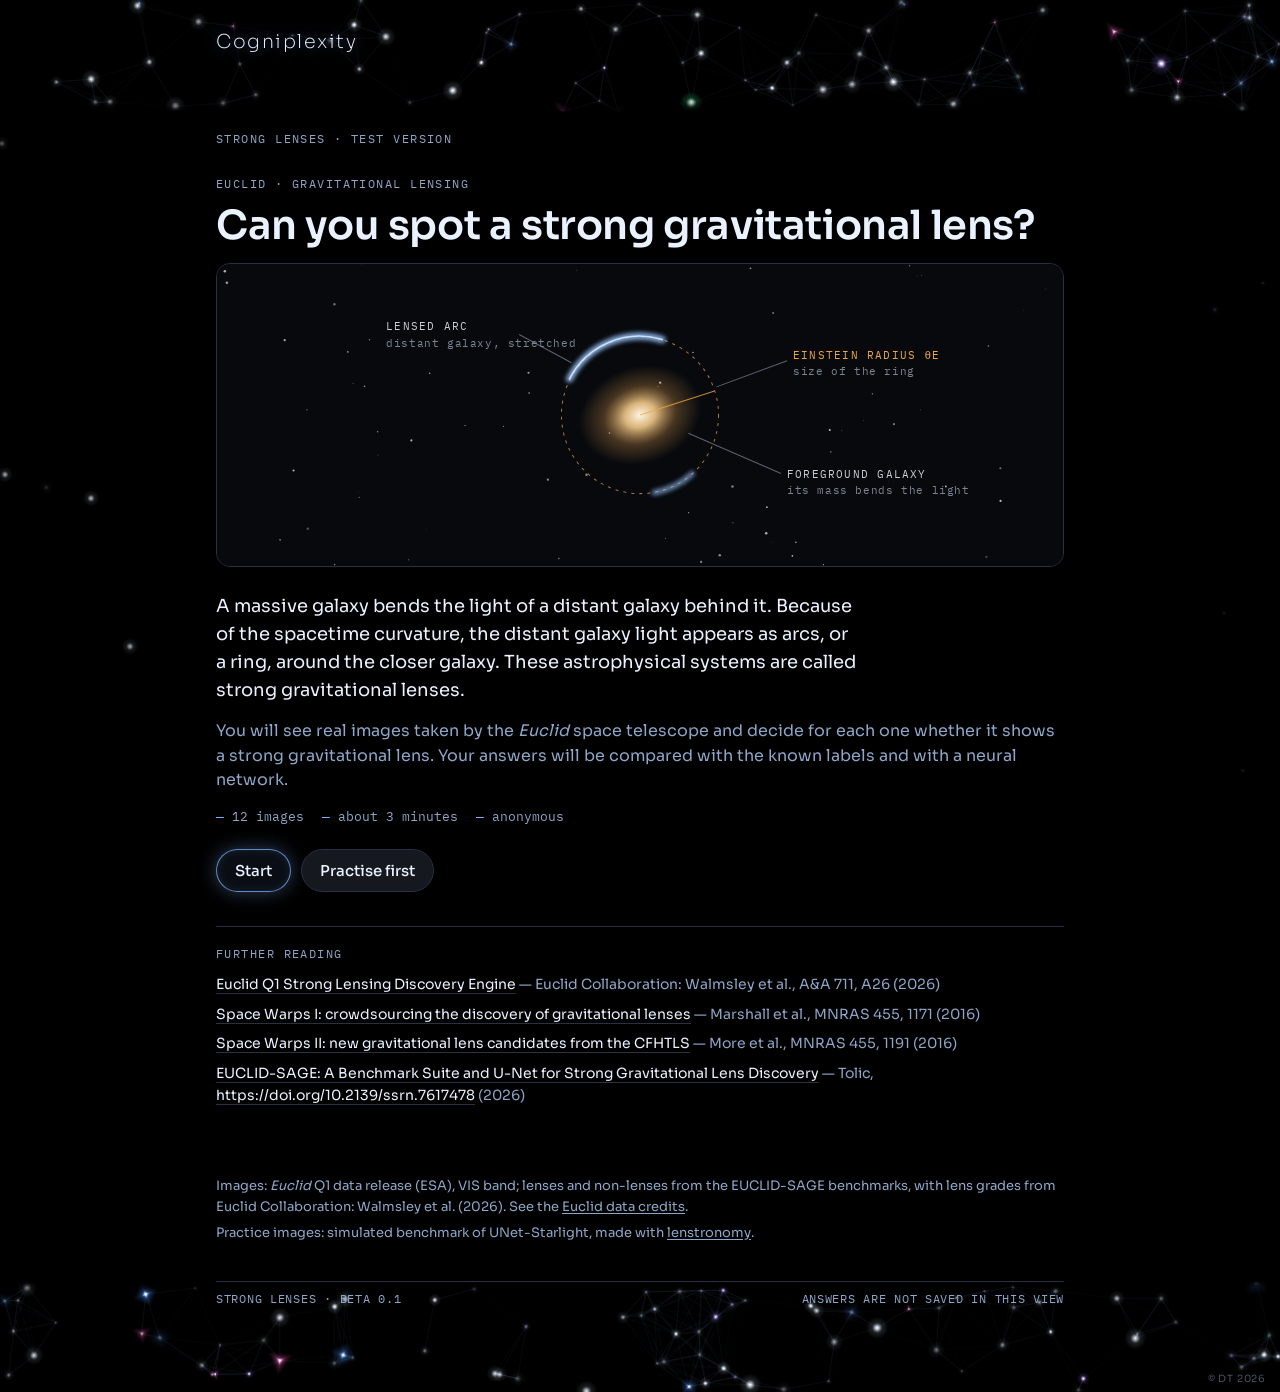
==== commit dca89b6a: "Update lens.html" ====
--- a/lens.html
+++ b/lens.html
@@ -581,7 +581,7 @@
 
 <script>
 const ASSETS = {"examples": [{"src": "[data-uri]", "label": "lens", "caption": "A lens: a ring around the galaxy"}, {"src": "[data-uri]", "label": "lens", "caption": "A lens: one long arc"}, {"src": "[data-uri]", "label": "nonlens", "caption": "Not a lens: spiral arms"}, {"src": "[data-uri]", "label": "nonlens", "caption": "Not a lens: a smooth galaxy"}], "task": [{"src": "[data-uri]", "label": "lens"}, {"src": "[data-uri]", "label": "lens"}, {"src": "[data-uri]", "label": "lens"}, {"src": "[data-uri]", "label": "lens"}, {"src": "[data-uri]", "label": "lens"}, {"src": "[data-uri]", "label": "lens"}, {"src": "[data-uri]", "label": "nonlens"}, {"src": "[data-uri]", "label": "nonlens"}, {"src": "[data-uri]", "label": "nonlens"}, {"src": "[data-uri]", "label": "nonlens"}, {"src": "[data-uri]", "label": "nonlens"}, {"src": "[data-uri]", "label": "nonlens"}], "practice": [{"src": "[data-uri]", "label": "lens", "mask": "[data-uri]", "radius": 1.78}, {"src": "[data-uri]", "label": "nonlens"}, {"src": "[data-uri]", "label": "lens", "mask": "[data-uri]", "radius": 1.7}, {"src": "[data-uri]", "label": "lens", "mask": "[data-uri]", "radius": 1.35}, {"src": "[data-uri]", "label": "nonlens"}, {"src": "[data-uri]", "label": "lens", "mask": "[data-uri]", "radius": 1.47}]};
-const LENSPLAYGROUND = "https://github.com/singularity4/LensPlayground";
+const LENSPLAYGROUND = "https://singularity4.github.io/LensPlayground/";
 const TASK_ORDER = [0, 6, 7, 1, 8, 2, 3, 9, 10, 4, 11, 5];   // lenses and non-lenses mixed
 const ANSWER_LABELS = { lens: "Lens", nonlens: "Not a lens", unsure: "Unsure" };
 
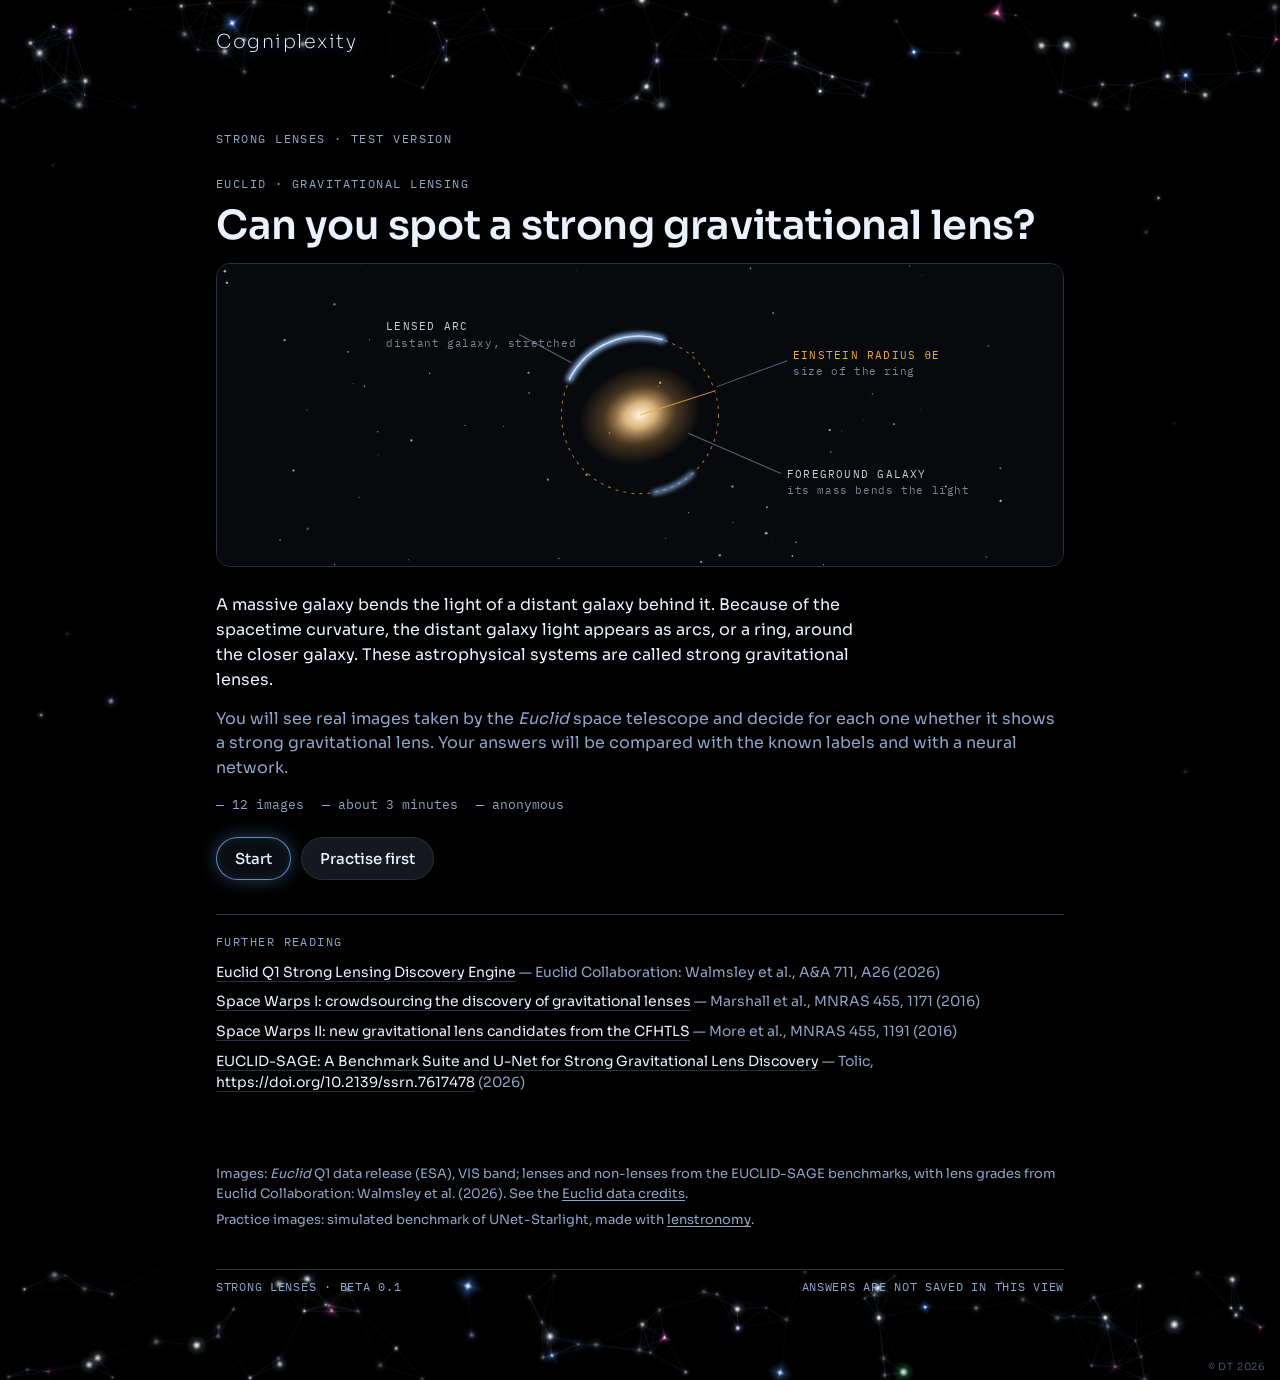
==== commit b6069251: "Update lens.html" ====
--- a/lens.html
+++ b/lens.html
@@ -109,7 +109,7 @@
 h2 { font-size: 24px; line-height: 1.25; font-weight: 600; margin: 8px 0 12px; }
 h3 { font-size: 15px; font-weight: 600; margin: 0 0 6px; }
 p { margin: 0 0 14px; }
-.lead { font-size: 18px; color: var(--text); max-width: 640px; }
+.lead { color: var(--text); max-width: 640px; }
 .muted { color: var(--muted); }
 .small { font-size: 14px; }
 
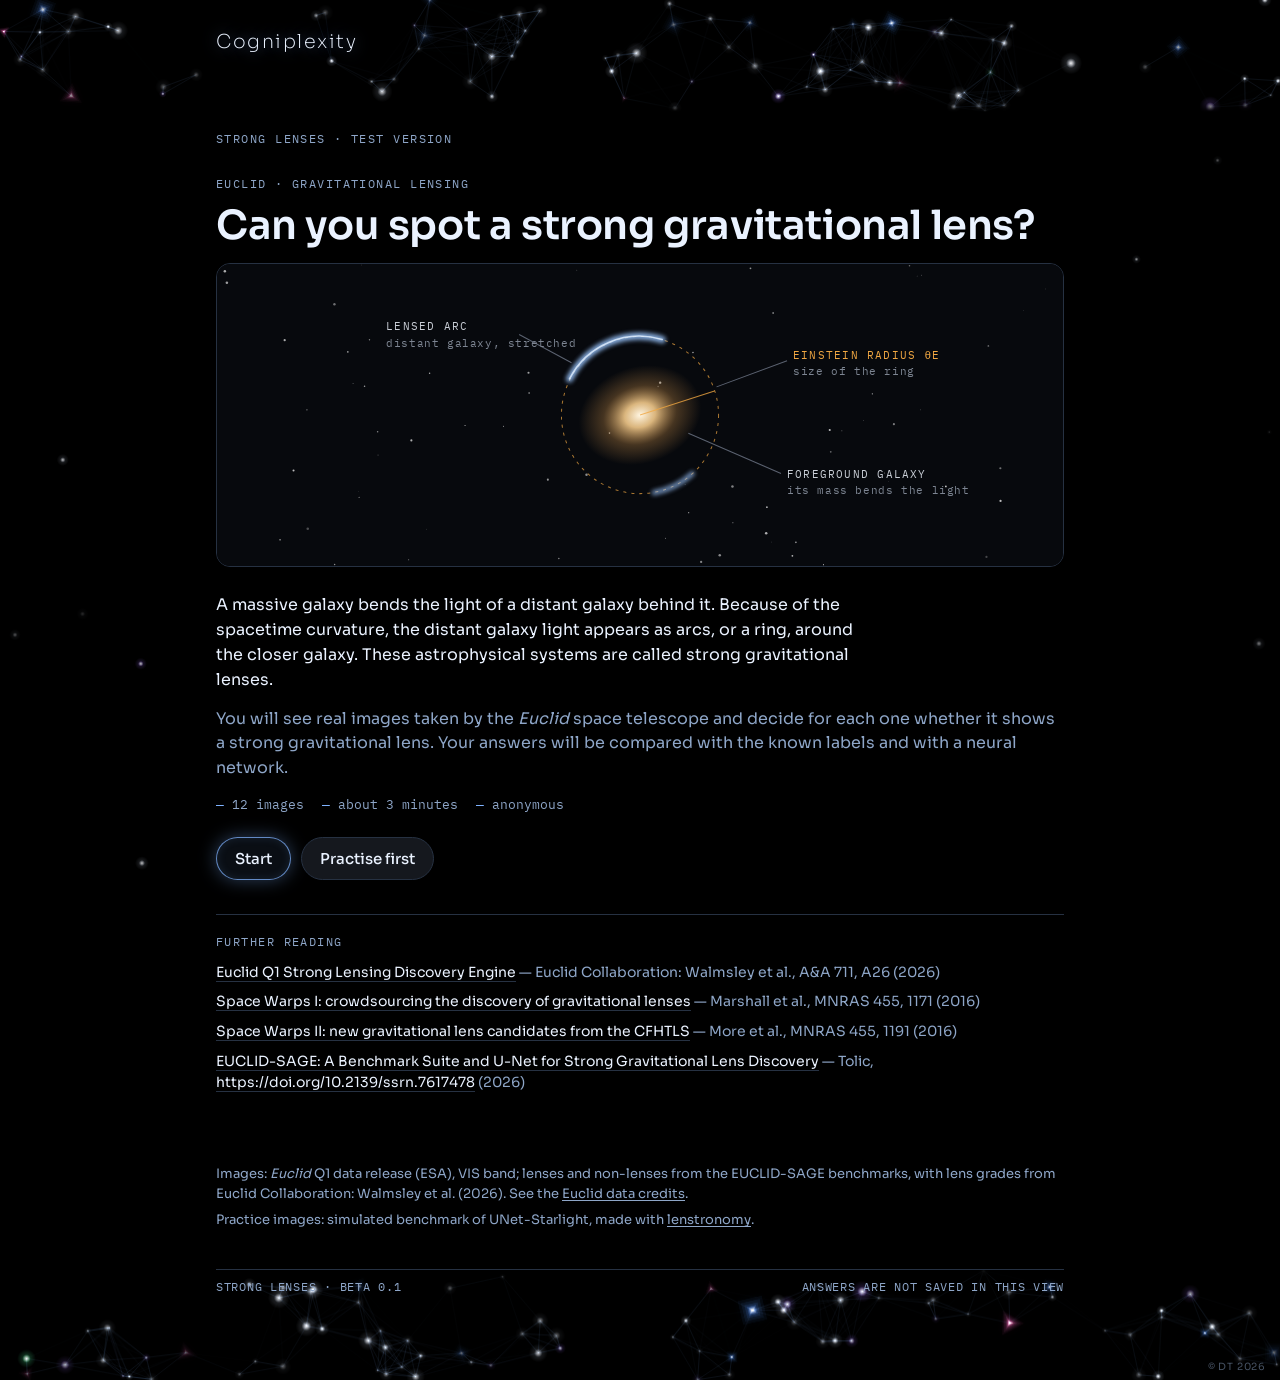
==== commit 626c7fad: "Update lens.html" ====
--- a/lens.html
+++ b/lens.html
@@ -580,7 +580,7 @@
 </div>
 
 <script>
-const ASSETS = {"examples": [{"src": "[data-uri]", "label": "lens", "caption": "A lens: a ring around the galaxy"}, {"src": "[data-uri]", "label": "lens", "caption": "A lens: one long arc"}, {"src": "[data-uri]", "label": "nonlens", "caption": "Not a lens: spiral arms"}, {"src": "[data-uri]", "label": "nonlens", "caption": "Not a lens: a smooth galaxy"}], "task": [{"src": "[data-uri]", "label": "lens"}, {"src": "[data-uri]", "label": "lens"}, {"src": "[data-uri]", "label": "lens"}, {"src": "[data-uri]", "label": "lens"}, {"src": "[data-uri]", "label": "lens"}, {"src": "[data-uri]", "label": "lens"}, {"src": "[data-uri]", "label": "nonlens"}, {"src": "[data-uri]", "label": "nonlens"}, {"src": "[data-uri]", "label": "nonlens"}, {"src": "[data-uri]", "label": "nonlens"}, {"src": "[data-uri]", "label": "nonlens"}, {"src": "[data-uri]", "label": "nonlens"}], "practice": [{"src": "[data-uri]", "label": "lens", "mask": "[data-uri]", "radius": 1.78}, {"src": "[data-uri]", "label": "nonlens"}, {"src": "[data-uri]", "label": "lens", "mask": "[data-uri]", "radius": 1.7}, {"src": "[data-uri]", "label": "lens", "mask": "[data-uri]", "radius": 1.35}, {"src": "[data-uri]", "label": "nonlens"}, {"src": "[data-uri]", "label": "lens", "mask": "[data-uri]", "radius": 1.47}]};
+const ASSETS = {"examples": [{"src": "[data-uri]", "label": "lens", "caption": "A lens: a ring around the galaxy"}, {"src": "[data-uri]", "label": "lens", "caption": "A lens: one long arc"}, {"src": "[data-uri]", "label": "nonlens", "caption": "Not a lens: spiral arms"}, {"src": "[data-uri]", "label": "nonlens", "caption": "Not a lens: a smooth galaxy"}], "task": [{"src": "[data-uri]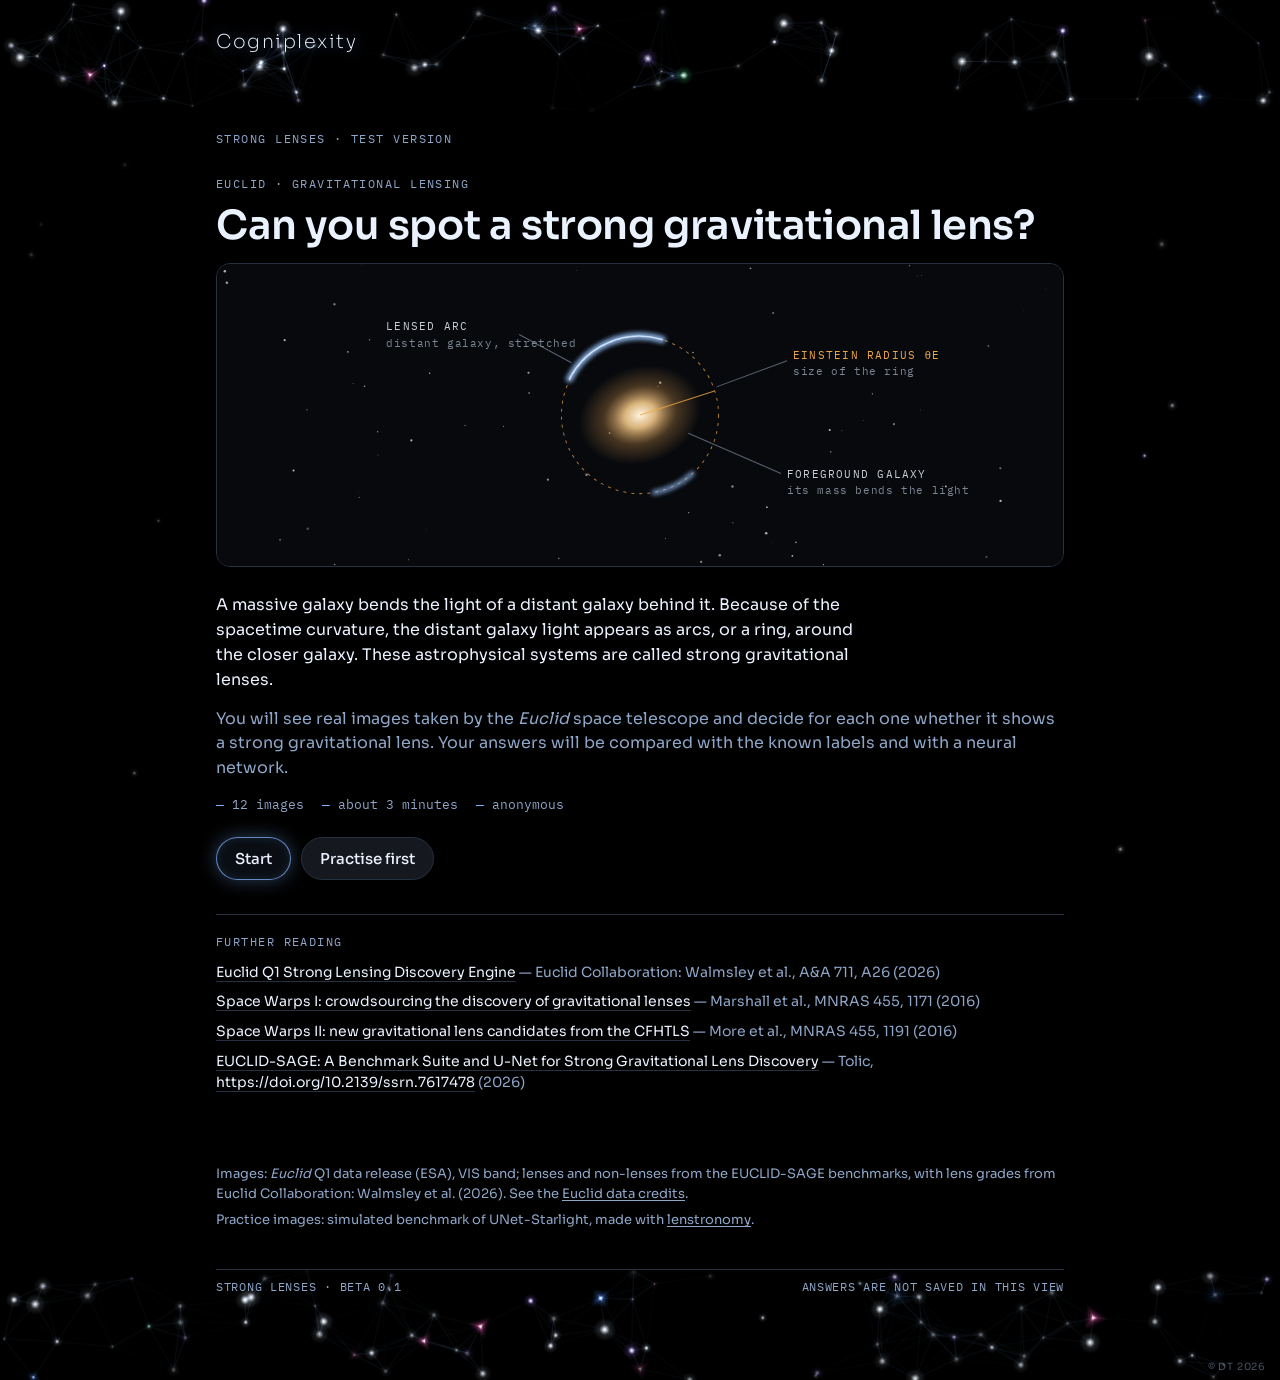
==== commit 90e3fe8a: "Update lens.html" ====
--- a/lens.html
+++ b/lens.html
@@ -580,9 +580,8 @@
 </div>
 
 <script>
-const ASSETS = {"examples": [{"src": "[data-uri]", "label": "lens", "caption": "A lens: a ring around the galaxy"}, {"src": "[data-uri]", "label": "lens", "caption": "A lens: one long arc"}, {"src": "[data-uri]", "label": "nonlens", "caption": "Not a lens: spiral arms"}, {"src": "[data-uri]", "label": "nonlens", "caption": "Not a lens: a smooth galaxy"}], "task": [{"src": "[data-uri]", "label": "lens"}, {"src": "[data-uri]", "label": "lens"}, {"src": "[data-uri]", "label": "lens"}, {"src": "[data-uri]", "label": "lens"}, {"src": "[data-uri]", "label": "lens"}, {"src": "[data-uri]", "label": "lens"}, {"src": "[data-uri]", "label": "nonlens"}, {"src": "[data-uri]", "label": "nonlens"}, {"src": "[data-uri]", "label": "nonlens"}, {"src": "[data-uri]", "label": "nonlens"}, {"src": "[data-uri]", "label": "nonlens"}, {"src": "[data-uri]", "label": "nonlens"}], "practice": [{"src": "[data-uri]", "label": "lens", "mask": "[data-uri]", "radius": 1.78}, {"src": "[data-uri]", "label": "nonlens"}, {"src": "[data-uri]", "label": "lens", "mask": "[data-uri]", "radius": 1.7}, {"src": "[data-uri]", "label": "lens", "mask": "[data-uri]", "radius": 1.35}, {"src": "[data-uri]", "label": "nonlens"}, {"src": "[data-uri]", "label": "lens", "mask": "[data-uri]", "radius": 1.47}]};
+const ASSETS = {"examples": [{"src": "[data-uri]", "label": "lens", "caption": "A lens: a ring around the galaxy"}, {"src": "[data-uri]", "label": "lens", "caption": "A lens: one long arc"}, {"src": "[data-uri]", "label": "nonlens", "caption": "Not a lens: spiral arms"}, {"src": "[data-uri]", "label": "nonlens", "caption": "Not a lens: a smooth galaxy"}], "practice": [{"src": "[data-uri]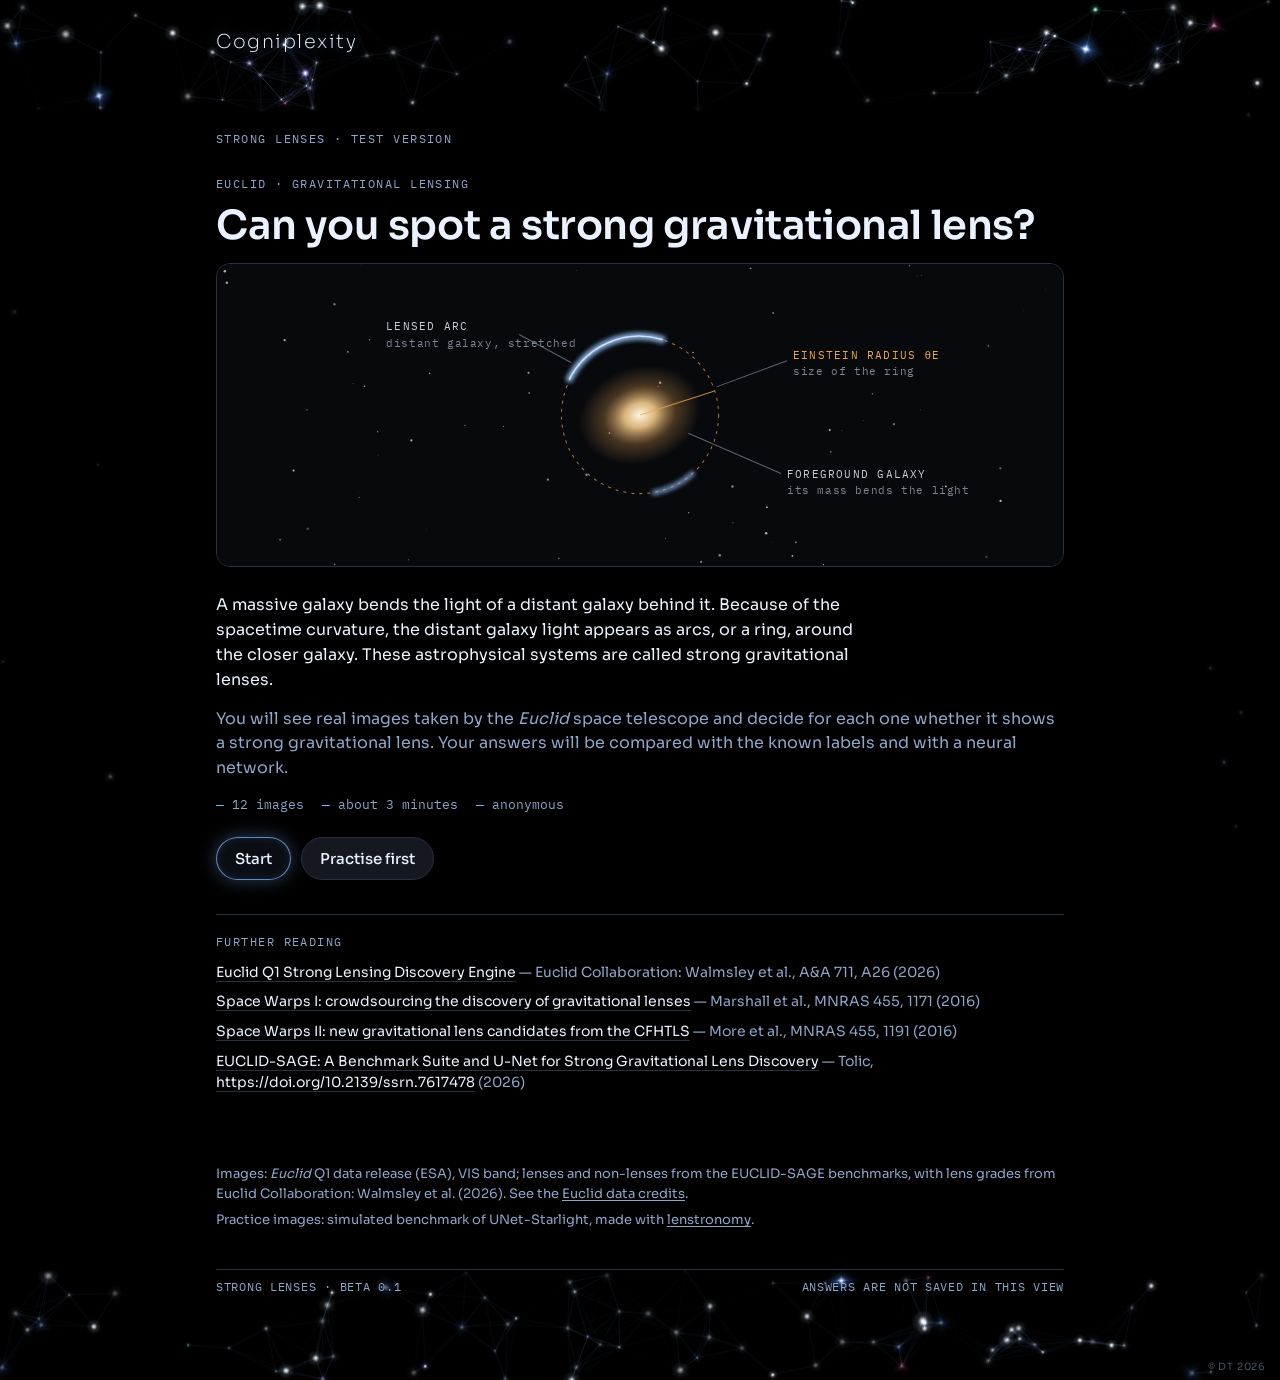
==== commit 3568294d: "Update lens.html" ====
--- a/lens.html
+++ b/lens.html
@@ -580,7 +580,7 @@
 </div>
 
 <script>
-const ASSETS = {"examples": [{"src": "[data-uri]", "label": "lens", "caption": "A lens: a ring around the galaxy"}, {"src": "[data-uri]", "label": "lens", "caption": "A lens: one long arc"}, {"src": "[data-uri]", "label": "nonlens", "caption": "Not a lens: spiral arms"}, {"src": "[data-uri]", "label": "nonlens", "caption": "Not a lens: a smooth galaxy"}], "practice": [{"src": "[data-uri]", "label": "lens", "mask": "[data-uri]", "radius": 1.78}, {"src": "[data-uri]", "label": "nonlens"}, {"src": "[data-uri]", "label": "lens", "mask": "[data-uri]", "radius": 1.7}, {"src": "[data-uri]", "label": "lens", "mask": "[data-uri]", "radius": 1.35}, {"src": "[data-uri]", "label": "nonlens"}, {"src": "[data-uri]", "label": "lens", "mask": "[data-uri]", "radius": 1.47}]};
+const ASSETS = {"examples": [{"src": "[data-uri]", "label": "lens", "caption": "A lens: a ring around the galaxy"}, {"src": "[data-uri]", "label": "lens", "caption": "A lens: one long arc"}, {"src": "[data-uri]", "label": "nonlens", "caption": "Not a lens: spiral arms"}, {"src": "[data-uri]", "label": "nonlens", "caption": "Not a lens: a smooth galaxy"}], "practice": [{"src": "[data-uri]", "label": "lens", "mask": "[data-uri]", "radius": 1.78}, {"src": "[data-uri]", "label": "nonlens"}, {"src": "[data-uri]", "label": "lens", "mask": "[data-uri]", "radius": 1.7}, {"src": "[data-uri]", "label": "lens", "mask": "[data-uri]", "radius": 1.35}, {"src": "[data-uri]", "label": "nonlens"}, {"src": "[data-uri]", "label": "lens", "mask": "[data-uri]", "radius": 1.47}]};
 const LENSPLAYGROUND = "https://singularity4.github.io/LensPlayground/";
 const ANSWER_LABELS = { lens: "Lens", nonlens: "Not a lens", unsure: "Unsure" };
 
@@ -722,11 +722,12 @@
 }
 
 /* ---------- task images: drawing ----------
-   The stamps are FITS files: 101 x 101 pixels, 32-bit floating point, VIS flux in e- s^-1. Each stamp is drawn as a
-   grayscale image with the same brightness scaling as the example images: values are clipped to [0, p], where p is
-   the 99.85th percentile of the stamp, and scaled to 255 * asinh(x / 0.002) / asinh(p / 0.002), rounded down. */
-const SCALE_PERCENTILE = 99.85;
-const SCALE_SOFTENING = 0.002;   // e- s^-1
+   The stamps are FITS files: 101 x 101 pixels, 32-bit floating point, VIS flux x in e- s^-1. All images on this page
+   (examples, practice and task) are drawn with the input transform of UNet-Starlight, asinh(x / 0.02), and one grey
+   range for all images: black at x <= 0, white at x >= 0.570 e- s^-1 (the 99.85th percentile of all pixels in the
+   1k stamps). Grey level = 255 * asinh(x / 0.02) / asinh(0.570 / 0.02), rounded down. */
+const SCALE_SOFTENING = 0.02;   // e- s^-1
+const SCALE_WHITE = 0.570;      // e- s^-1
 
 function readFITS(buffer) {
   // Header: 80-character cards in blocks of 2880 bytes, up to the END card. Data: big-endian, first row at the top.
@@ -751,23 +752,15 @@
   return { width, height, values };
 }
 
-function percentile(values, q) {   // linear interpolation between closest ranks, as numpy.percentile
-  const sorted = Float64Array.from(values).sort();
-  const position = (q / 100) * (sorted.length - 1);
-  const below = Math.floor(position), above = Math.min(below + 1, sorted.length - 1);
-  return sorted[below] + (position - below) * (sorted[above] - sorted[below]);
-}
-
 async function drawStamp(url) {
   const { width, height, values } = readFITS(await (await fetch(url)).arrayBuffer());
-  const high = percentile(values, SCALE_PERCENTILE);
-  const norm = Math.asinh(high / SCALE_SOFTENING);
+  const norm = Math.asinh(SCALE_WHITE / SCALE_SOFTENING);
   const canvas = document.createElement("canvas");
   canvas.width = width; canvas.height = height;
   const context = canvas.getContext("2d");
   const image = context.createImageData(width, height);
   for (let i = 0; i < values.length; i++) {
-    const x = Math.min(Math.max(values[i], 0), high);
+    const x = Math.min(Math.max(values[i], 0), SCALE_WHITE);
     const level = Math.min(255, Math.max(0, Math.floor(255 * Math.asinh(x / SCALE_SOFTENING) / norm)));
     image.data.set([level, level, level, 255], 4 * i);
   }
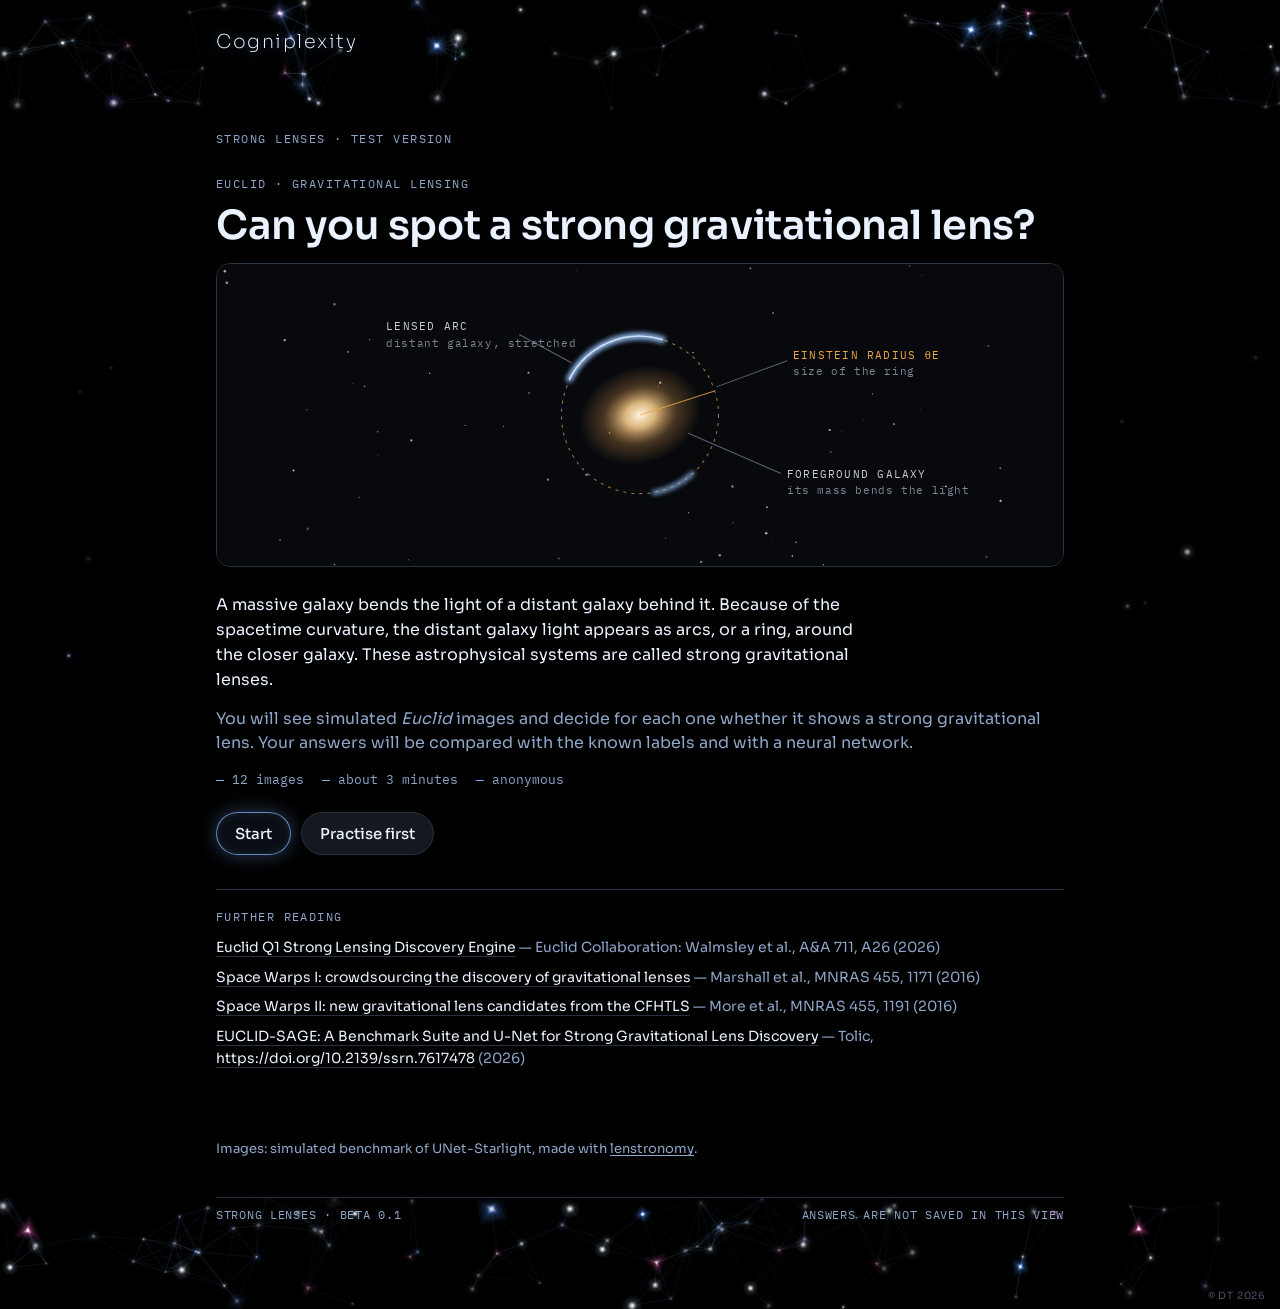
==== commit 1f7eccfe: "Update lens.html" ====
--- a/lens.html
+++ b/lens.html
@@ -568,8 +568,7 @@
 <main id="app"></main>
 
 <section class="credits">
-  <p>Images: <i>Euclid</i> Q1 data release (ESA), VIS band; lenses and non-lenses from the EUCLID-SAGE benchmarks, with lens grades from Euclid Collaboration: Walmsley et al. (2026). See the <a href="https://www.cosmos.esa.int/web/euclid/data-credits-acknowledgements" target="_blank" rel="noopener">Euclid data credits</a>.</p>
-  <p>Practice images: simulated benchmark of UNet-Starlight, made with <a href="https://github.com/lenstronomy/lenstronomy" target="_blank" rel="noopener">lenstronomy</a>.</p>
+  <p>Images: simulated benchmark of UNet-Starlight, made with <a href="https://github.com/lenstronomy/lenstronomy" target="_blank" rel="noopener">lenstronomy</a>.</p>
 </section>
 <div class="cx-strip cx-strip--bottom">
   <canvas aria-hidden="true"></canvas>
@@ -580,7 +579,7 @@
 </div>
 
 <script>
-const ASSETS = {"examples": [{"src": "[data-uri]", "label": "lens", "caption": "A lens: a ring around the galaxy"}, {"src": "[data-uri]", "label": "lens", "caption": "A lens: one long arc"}, {"src": "[data-uri]", "label": "nonlens", "caption": "Not a lens: spiral arms"}, {"src": "[data-uri]", "label": "nonlens", "caption": "Not a lens: a smooth galaxy"}], "practice": [{"src": "[data-uri]", "label": "lens", "mask": "[data-uri]", "radius": 1.78}, {"src": "[data-uri]", "label": "nonlens"}, {"src": "[data-uri]", "label": "lens", "mask": "[data-uri]", "radius": 1.7}, {"src": "[data-uri]", "label": "lens", "mask": "[data-uri]", "radius": 1.35}, {"src": "[data-uri]", "label": "nonlens"}, {"src": "[data-uri]", "label": "lens", "mask": "[data-uri]", "radius": 1.47}]};
+const ASSETS = {"examples":[{"src":"[data-uri]","label":"lens","caption":"A lens: a ring around the galaxy"},{"src":"[data-uri]","label":"lens","caption":"A lens: one long arc"},{"src":"[data-uri]